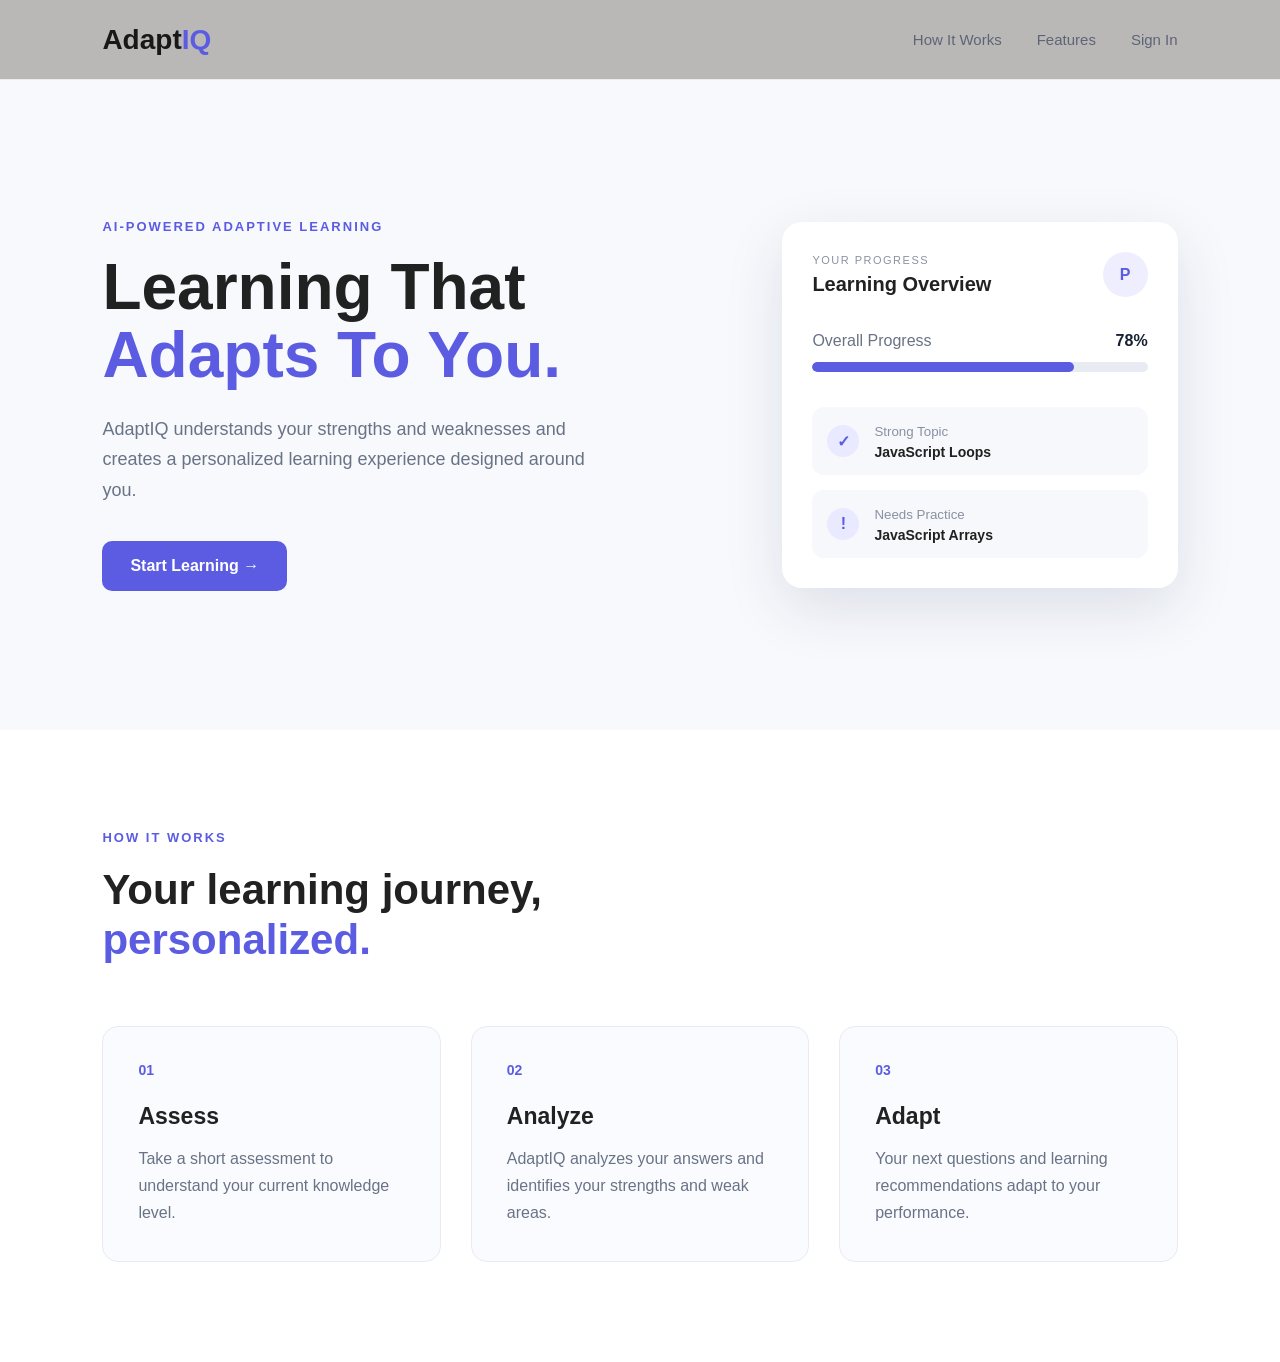
==== index.html @ b285105d "initail commit" ====
<!DOCTYPE html>
<html lang="en">

<head>
    <meta charset="UTF-8">
    <meta name="viewport" content="width=device-width, initial-scale=1.0">

    <title>AdaptIQ - AI-Powered Adaptive Learning</title>

    <link rel="stylesheet" href="style.css">
</head>

<body>

    <!-- ================= NAVBAR ================= -->

    <header class="navbar">

        <div class="logo">
            Adapt<span>IQ</span>
        </div>

        <nav>
            <a href="#how-it-works">How It Works</a>
            <a href="#features">Features</a>
            <a href="#">Sign In</a>
        </nav>

    </header>


    <main>

        <!-- ================= HERO ================= -->

        <section class="hero">

            <div class="hero-content">

                <p class="small-title">
                    AI-POWERED ADAPTIVE LEARNING
                </p>

                <h1>
                    Learning That
                    <span>Adapts To You.</span>
                </h1>

                <p class="hero-description">
                    AdaptIQ understands your strengths and weaknesses
                    and creates a personalized learning experience
                    designed around you.
                </p>

                <button
                    class="primary-btn"
                    id="start-learning-btn">
                    Start Learning →
                </button>

            </div>


            <!-- Dashboard Preview -->

            <div class="dashboard-card">

                <div class="card-header">

                    <div>
                        <p class="card-label">
                            YOUR PROGRESS
                        </p>

                        <h2>
                            Learning Overview
                        </h2>
                    </div>

                    <div class="profile-circle">
                        P
                    </div>

                </div>


                <div class="progress-section">

                    <div class="progress-info">
                        <span>Overall Progress</span>
                        <strong>78%</strong>
                    </div>

                    <div class="progress-bar">
                        <div class="progress-fill"></div>
                    </div>

                </div>


                <div class="topic-container">

                    <div class="topic">

                        <span>✓</span>

                        <div>
                            <small>Strong Topic</small>
                            <p>JavaScript Loops</p>
                        </div>

                    </div>


                    <div class="topic">

                        <span>!</span>

                        <div>
                            <small>Needs Practice</small>
                            <p>JavaScript Arrays</p>
                        </div>

                    </div>

                </div>

            </div>

        </section>


        <!-- ================= HOW IT WORKS ================= -->

        <section
            id="how-it-works"
            class="how-section">

            <div class="section-heading">

                <p class="small-title">
                    HOW IT WORKS
                </p>

                <h2>
                    Your learning journey,
                    <span>personalized.</span>
                </h2>

            </div>


            <div class="steps">

                <div class="step-card">

                    <div class="step-number">
                        01
                    </div>

                    <h3>Assess</h3>

                    <p>
                        Take a short assessment to understand
                        your current knowledge level.
                    </p>

                </div>


                <div class="step-card">

                    <div class="step-number">
                        02
                    </div>

                    <h3>Analyze</h3>

                    <p>
                        AdaptIQ analyzes your answers and
                        identifies your strengths and weak areas.
                    </p>

                </div>


                <div class="step-card">

                    <div class="step-number">
                        03
                    </div>

                    <h3>Adapt</h3>

                    <p>
                        Your next questions and learning
                        recommendations adapt to your performance.
                    </p>

                </div>

            </div>

        </section>


        <!-- ================= PROFILE ================= -->

        <section
            id="profile-section"
            class="profile-section hidden">

            <div class="profile-container">

                <div class="profile-heading">

                    <p class="small-title">
                        LET'S GET STARTED
                    </p>

                    <h2>
                        Tell us about yourself
                    </h2>

                    <p>
                        We'll use your information to personalize
                        your learning experience.
                    </p>

                </div>


                <form id="profile-form">

                    <div class="form-group">

                        <label for="student-name">
                            Your Name
                        </label>

                        <input
                            type="text"
                            id="student-name"
                            placeholder="Enter your name"
                            required
                        >

                    </div>


                    <div class="form-group">

                        <label for="subject">
                            Choose a Subject
                        </label>

                        <select
                            id="subject"
                            required>

                            <option value="">
                                Select a subject
                            </option>

                            <option value="javascript">
                                JavaScript
                            </option>

                            <option value="python">
                                Python
                            </option>

                            <option value="java">
                                Java
                            </option>

                            <option value="html-css">
                                HTML & CSS
                            </option>

                        </select>

                    </div>


                    <div class="form-group">

                        <label for="goal">
                            Your Learning Goal
                        </label>

                        <select
                            id="goal"
                            required>

                            <option value="">
                                Select your goal
                            </option>

                            <option value="beginner">
                                Build strong basics
                            </option>

                            <option value="intermediate">
                                Improve my skills
                            </option>

                            <option value="advanced">
                                Prepare for advanced topics
                            </option>

                        </select>

                    </div>


                    <button
                        type="submit"
                        class="primary-btn">

                        Start Assessment →

                    </button>

                </form>

            </div>

        </section>


        <!-- ================= ASSESSMENT ================= -->

        <section
            id="assessment-section"
            class="assessment-section hidden">

            <div class="assessment-container">

                <div class="assessment-header">

                    <div>

                        <p class="small-title">
                            INITIAL ASSESSMENT
                        </p>

                        <h2>
                            Let's understand what you know.
                        </h2>

                    </div>


                    <div class="question-counter">

                        Question
                        <span id="question-number">1</span>
                        of
                        <span id="total-questions">5</span>

                    </div>

                </div>


                <div class="assessment-progress">

                    <div id="assessment-progress-fill"></div>

                </div>


                <div class="question-card">

                    <p
                        class="question-topic"
                        id="question-topic">
                        JavaScript
                    </p>


                    <h3 id="question-text">
                        Question will appear here
                    </h3>


                    <div id="options-container"></div>


                    <button
                        type="button"
                        id="next-question-btn"
                        class="primary-btn">

                        Next Question →

                    </button>

                </div>

            </div>

        </section>


        <!-- ================= RESULTS ================= -->

        <section
            id="results-section"
            class="results-section hidden">

            <div class="results-container">

                <div class="results-header">

                    <p class="small-title">
                        ASSESSMENT COMPLETE
                    </p>

                    <h2>
                        Your Learning Analysis
                    </h2>

                    <p>
                        We've analyzed your answers to understand
                        your strengths and areas for improvement.
                    </p>

                </div>


                <!-- Score -->

                <div class="score-card">

                    <div class="score-circle">

                        <span id="score-value">
                            0
                        </span>

                        <small>%</small>

                    </div>


                    <div>

                        <h3>
                            Your Score
                        </h3>

                        <p id="score-text">
                            0 out of 5 correct
                        </p>

                    </div>

                </div>


                <!-- Strong / Weak Topics -->

                <div class="topic-results">

                    <div class="result-card">

                        <h3>
                            💪 Strong Topics
                        </h3>

                        <div id="strong-topics">
                        </div>

                    </div>


                    <div class="result-card">

                        <h3>
                            📚 Topics to Improve
                        </h3>

                        <div id="weak-topics">
                        </div>

                    </div>

                </div>


                <!-- Personalized Recommendation -->

                <div class="recommendation-card">

                    <p class="small-title">
                        PERSONALIZED RECOMMENDATION
                    </p>


                    <h3 id="recommendation-title">
                        Your learning path is ready.
                    </h3>


                    <p id="recommendation-text">
                        We'll create a learning path based on
                        your performance.
                    </p>


                    <div class="recommendation-details">


                        <div class="recommendation-item">

                            <span class="recommendation-icon">
                                🎯
                            </span>

                            <div>

                                <h4>
                                    Focus Areas
                                </h4>

                                <p id="focus-area-text">
                                    Your weaker topics will
                                    receive more practice.
                                </p>

                            </div>

                        </div>


                        <div class="recommendation-item">

                            <span class="recommendation-icon">
                                📈
                            </span>

                            <div>

                                <h4>
                                    Learning Strategy
                                </h4>

                                <p id="learning-strategy-text">
                                    Practice concepts step by
                                    step before moving to
                                    harder questions.
                                </p>

                            </div>

                        </div>


                        <div class="recommendation-item">

                            <span class="recommendation-icon">
                                🚀
                            </span>

                            <div>

                                <h4>
                                    Next Step
                                </h4>

                                <p id="next-step-text">
                                    Continue learning with
                                    personalized questions.
                                </p>

                            </div>

                        </div>

                    </div>


                    <!-- Recommended Topics -->

                    <div class="recommended-topics">

                        <h4>
                            Recommended Topics
                        </h4>

                        <div id="recommended-topics"></div>

                    </div>


                    <button
                        type="button"
                        class="primary-btn"
                        id="continue-learning-btn">

                        Continue Learning →

                    </button>

                </div>

            </div>

        </section>


        <!-- ================= PERSONALIZED LEARNING ================= -->

        <section
            id="learning-section"
            class="learning-section hidden">

            <div class="learning-container">


                <div class="learning-header">

                    <p class="small-title">
                        PERSONALIZED PRACTICE
                    </p>

                    <h2>
                        Let's improve your skills.
                    </h2>

                    <p>
                        We've selected questions based on
                        your assessment results.
                    </p>

                </div>


                <!-- Learning Information -->

                <div class="learning-info">


                    <div class="learning-info-card">

                        <span>🎯</span>

                        <div>

                            <h3>
                                Focus Area
                            </h3>

                            <p id="learning-focus">
                                Your weak topics
                            </p>

                        </div>

                    </div>


                    <div class="learning-info-card">

                        <span>📊</span>

                        <div>

                            <h3>
                                Practice Progress
                            </h3>

                            <p>

                                Question

                                <span id="learning-question-number">
                                    1
                                </span>

                                of

                                <span id="learning-total-questions">
                                    5
                                </span>

                            </p>

                        </div>

                    </div>

                </div>


                <!-- Learning Progress -->

                <div class="learning-progress">

                    <div id="learning-progress-fill"></div>

                </div>


                <!-- Learning Question -->

                <div class="learning-question-card">

                    <p
                        class="question-topic"
                        id="learning-question-topic">

                        Arrays

                    </p>


                    <h3 id="learning-question-text">
                        Question will appear here
                    </h3>


                    <div
                        id="learning-options-container">
                    </div>


                    <button
                        type="button"
                        id="learning-next-btn"
                        class="primary-btn">

                        Next Question →

                    </button>

                </div>

            </div>

        </section>

    </main>


    <script src="script.js"></script>

</body>

</html>
---- style.css ----
* {
    margin: 0;
    padding: 0;
    box-sizing: border-box;
}

body {
    font-family: Arial, sans-serif;
    background: #f7f9fc;
    
color: #172033;
    color: rgba(0, 0, 0, .87);
}


/* =========================
   NAVBAR
========================= */

.navbar {
    height: 80px;

    display: flex;
    align-items: center;
    justify-content: space-between;

    padding: 0 8%;

    background: rgba(26, 15, 05, .28);
    border-bottom: 1px solid #e8ebf0;
}

.logo {
    font-size: 28px;
    font-weight: 700;
}

.logo span {
    color: #5b5ce2;
}

nav {
    display: flex;
    gap: 35px;
}

nav a {
    text-decoration: none;
    color: #5d6575;
    font-size: 15px;
}

nav a:hover {
    color: #5b5ce2;
}


/* =========================
   HERO
========================= */

.hero {
    min-height: 650px;

    display: flex;
    align-items: center;
    justify-content: space-between;

    gap: 80px;

    padding: 80px 8%;
}

.hero-content {
    max-width: 600px;
}

.small-title {
    color: #5b5ce2;

    font-size: 13px;
    font-weight: 700;

    letter-spacing: 2px;

    margin-bottom: 20px;
}

.hero h1 {
    font-size: 64px;
    line-height: 1.05;

    margin-bottom: 25px;
}

.hero h1 span {
    color: #5b5ce2;
}

.hero-description {
    font-size: 18px;
    line-height: 1.7;

    color: #697386;

    margin-bottom: 35px;

    max-width: 520px;
}


/* =========================
   BUTTON
========================= */

.primary-btn {
    border: none;

    padding: 16px 28px;

    border-radius: 10px;

    background: #5b5ce2;
    color: white;

    font-size: 16px;
    font-weight: 600;

    cursor: pointer;
}

.primary-btn:hover {
    background: #4647c7;
}


/* =========================
   DASHBOARD CARD
========================= */

.dashboard-card {
    width: 430px;

    background: white;

    border-radius: 20px;

    padding: 30px;

    box-shadow: 0 20px 60px rgba(30, 40, 80, 0.12);
}

.card-header {
    display: flex;
    align-items: center;
    justify-content: space-between;

    margin-bottom: 35px;
}

.card-label {
    font-size: 11px;

    letter-spacing: 1.5px;

    color: #8991a2;

    margin-bottom: 7px;
}

.card-header h2 {
    font-size: 20px;
}

.profile-circle {
    width: 45px;
    height: 45px;

    display: flex;
    align-items: center;
    justify-content: center;

    border-radius: 50%;

    background: #eeeefe;
    color: #5b5ce2;

    font-weight: 700;
}


/* =========================
   PROGRESS
========================= */

.progress-section {
    margin-bottom: 35px;
}

.progress-info {
    display: flex;
    justify-content: space-between;

    margin-bottom: 12px;

    color: #697386;
}

.progress-info strong {
    color: #172033;
}

.progress-bar {
    width: 100%;
    height: 10px;

    background: #e9ebf2;

    border-radius: 10px;

    overflow: hidden;
}

.progress-fill {
    width: 78%;
    height: 100%;

    background: #5b5ce2;

    border-radius: 10px;
}


/* =========================
   TOPICS
========================= */

.topic-container {
    display: flex;
    flex-direction: column;

    gap: 15px;
}

.topic {
    display: flex;
    align-items: center;

    gap: 15px;

    padding: 15px;

    background: #f7f8fb;

    border-radius: 12px;
}

.topic > span {
    width: 32px;
    height: 32px;

    display: flex;
    align-items: center;
    justify-content: center;

    border-radius: 50%;

    background: #e9e9ff;
    color: #5b5ce2;

    font-weight: 700;
}

.topic small {
    color: #8991a2;
}

.topic p {
    margin-top: 4px;

    font-size: 14px;
    font-weight: 600;
}


/* =========================
   HOW IT WORKS
========================= */

.how-section {
    padding: 100px 8%;

    background: white;
}

.section-heading {
    max-width: 650px;

    margin-bottom: 60px;
}

.section-heading h2 {
    font-size: 42px;
    line-height: 1.2;
}

.section-heading h2 span {
    color: #5b5ce2;
}


/* =========================
   STEPS
========================= */

.steps {
    display: grid;

    grid-template-columns: repeat(3, 1fr);

    gap: 30px;
}

.step-card {
    padding: 35px;

    border: 1px solid #e8ebf0;

    border-radius: 16px;

    background: #fafbfe;
}

.step-number {
    color: #5b5ce2;

    font-size: 14px;
    font-weight: 700;

    margin-bottom: 25px;
}

.step-card h3 {
    font-size: 23px;

    margin-bottom: 15px;
}

.step-card p {
    color: #697386;

    line-height: 1.7;
}


/* =========================
   RESPONSIVE
========================= */

@media (max-width: 900px) {

    .hero {
        flex-direction: column;

        text-align: center;
    }

    .hero-description {
        margin-left: auto;
        margin-right: auto;
    }

    .steps {
        grid-template-columns: 1fr;
    }

    nav {
        display: none;
    }
}


@media (max-width: 500px) {

    .hero {
        padding: 50px 5%;
    }

    .hero h1 {
        font-size: 45px;
    }

    .dashboard-card {
        width: 100%;
    }

}
/* =========================
   PROFILE SECTION
========================= */

.profile-section {
    min-height: 650px;

    display: flex;
    align-items: center;
    justify-content: center;

    padding: 80px 8%;

    background: #f7f9fc;
}

.profile-container {
    width: 100%;
    max-width: 600px;

    background: white;

    padding: 45px;

    border-radius: 20px;

    box-shadow: 0 20px 60px rgba(30, 40, 80, 0.10);
}

.profile-heading {
    margin-bottom: 35px;
}

.profile-heading h2 {
    font-size: 38px;

    margin-bottom: 12px;
}

.profile-heading > p:last-child {
    color: #697386;

    line-height: 1.6;
}


/* Form */

.form-group {
    display: flex;
    flex-direction: column;

    margin-bottom: 22px;
}

.form-group label {
    font-size: 14px;

    font-weight: 600;

    margin-bottom: 8px;
}

.form-group input,
.form-group select {

    width: 100%;

    padding: 14px 16px;

    border: 1px solid #dfe3eb;

    border-radius: 10px;

    font-size: 15px;

    outline: none;

    background: white;
}

.form-group input:focus,
.form-group select:focus {

    border-color: #5b5ce2;

    box-shadow: 0 0 0 3px rgba(91, 92, 226, 0.10);
}


/* Hidden class */

.hidden {
    display: none;
}
/* =========================
   ASSESSMENT
========================= */

.assessment-section {

    min-height: 700px;

    padding: 80px 8%;

    background: #f7f9fc;
}

.assessment-container {

    max-width: 850px;

    margin: auto;
}


/* Header */

.assessment-header {

    display: flex;

    align-items: flex-end;

    justify-content: space-between;

    gap: 30px;

    margin-bottom: 25px;
}

.assessment-header h2 {

    font-size: 38px;

    line-height: 1.2;
}

.question-counter {

    padding: 12px 18px;

    background: white;

    border-radius: 10px;

    color: #697386;

    font-size: 14px;

    white-space: nowrap;
}

.question-counter span {

    color: #172033;

    font-weight: 700;
}


/* Progress */

.assessment-progress {

    width: 100%;

    height: 8px;

    background: #e4e7ef;

    border-radius: 10px;

    overflow: hidden;

    margin-bottom: 35px;
}

#assessment-progress-fill {

    width: 20%;

    height: 100%;

    background: #5b5ce2;

    transition: width 0.3s ease;
}


/* Question Card */

.question-card {

    background: white;

    padding: 45px;

    border-radius: 20px;

    box-shadow: 0 15px 50px rgba(30, 40, 80, 0.08);
}

.question-topic {

    display: inline-block;

    padding: 7px 12px;

    background: #eeeeff;

    color: #5b5ce2;

    border-radius: 20px;

    font-size: 12px;

    font-weight: 700;

    margin-bottom: 20px;
}

.question-card h3 {

    font-size: 25px;

    line-height: 1.5;

    margin-bottom: 30px;
}


/* Options */

#options-container {

    display: flex;

    flex-direction: column;

    gap: 12px;

    margin-bottom: 30px;
}

.option {

    width: 100%;

    padding: 17px 20px;

    border: 1px solid #dfe3eb;

    border-radius: 12px;

    background: white;

    text-align: left;

    font-size: 15px;

    cursor: pointer;

    transition: 0.2s;
}

.option:hover {

    border-color: #5b5ce2;

    background: #f8f8ff;
}

.option.selected {

    border-color: #5b5ce2;

    background: #eeeeff;

    color: #4b4ccf;

    font-weight: 600;
}


/* Mobile */

@media (max-width: 600px) {

    .assessment-header {

        flex-direction: column;

        align-items: flex-start;
    }

    .question-card {

        padding: 25px;
    }

}

.results-section {
    padding: 100px 20px;
    background: #f8fafc;
}

.results-container {
    max-width: 900px;
    margin: 0 auto;
}

.results-header {
    text-align: center;
    margin-bottom: 40px;
}

.results-header h2 {
    font-size: 42px;
    margin: 10px 0;
}

.results-header p {
    color: #64748b;
}

.score-card {
    background: white;
    padding: 30px;
    border-radius: 20px;
    display: flex;
    align-items: center;
    justify-content: center;
    gap: 25px;
    margin-bottom: 30px;
    box-shadow: 0 10px 30px rgba(0, 0, 0, 0.06);
}

.score-circle {
    width: 120px;
    height: 120px;
    border-radius: 50%;
    background: #eef2ff;
    display: flex;
    align-items: center;
    justify-content: center;
    font-size: 35px;
    font-weight: bold;
}

.score-circle small {
    font-size: 18px;
}

.score-card h3 {
    margin-bottom: 5px;
}

.score-card p {
    color: #64748b;
}

.topic-results {
    display: grid;
    grid-template-columns: 1fr 1fr;
    gap: 25px;
    margin-bottom: 30px;
}

.result-card {
    background: white;
    padding: 30px;
    border-radius: 20px;
    box-shadow: 0 10px 30px rgba(0, 0, 0, 0.06);
}

.result-card h3 {
    margin-bottom: 20px;
}

.topic-item {
    padding: 12px 15px;
    margin-bottom: 10px;
    background: #f8fafc;
    border-radius: 10px;
}

.recommendation-card {
    background: white;
    padding: 35px;
    border-radius: 20px;
    box-shadow: 0 10px 30px rgba(0, 0, 0, 0.06);
}

.recommendation-card h3 {
    margin: 10px 0;
}

.recommendation-card p {
    color: #64748b;
    line-height: 1.6;
}

@media (max-width: 700px) {

    .topic-results {
        grid-template-columns: 1fr;
    }

    .results-header h2 {
        font-size: 32px;
    }

    .score-card {
        flex-direction: column;
        text-align: center;
    }
}

.learning-section {
    padding: 100px 20px;
    background: #f8fafc;
}

.learning-container {
    max-width: 900px;
    margin: 0 auto;
}

.learning-header {
    text-align: center;
    margin-bottom: 45px;
}

.learning-header h2 {
    font-size: 42px;
    margin: 10px 0;
}

.learning-header p {
    color: #64748b;
    line-height: 1.6;
}

.learning-summary {
    display: grid;
    grid-template-columns: 1fr 1fr;
    gap: 25px;
    margin-bottom: 40px;
}

.learning-card {
    background: white;
    padding: 30px;
    border-radius: 20px;
    display: flex;
    gap: 20px;
    align-items: flex-start;
    box-shadow: 0 10px 30px rgba(0, 0, 0, 0.06);
}

.learning-icon {
    font-size: 30px;
}

.learning-card h3 {
    margin: 0 0 10px;
}

.learning-card p {
    color: #64748b;
    line-height: 1.5;
}

.learning-topics {
    background: white;
    padding: 30px;
    border-radius: 20px;
    margin-bottom: 30px;
}

.learning-topics h3 {
    margin-bottom: 20px;
}

.learning-topic {
    padding: 18px;
    margin-bottom: 12px;
    border-radius: 12px;
    background: #f8fafc;
    display: flex;
    justify-content: space-between;
    align-items: center;
}

.learning-topic span {
    color: #64748b;
    font-size: 14px;
}

@media (max-width: 700px) {

    .learning-summary {
        grid-template-columns: 1fr;
    }

    .learning-header h2 {
        font-size: 32px;
    }

    .learning-topic {
        flex-direction: column;
        align-items: flex-start;
        gap: 5px;
    }
}
/* =========================
   LEARNING SECTION
========================= */

.learning-section {
    padding: 100px 20px;
    background: #f8fafc;
    min-height: 100vh;
}

.learning-container {
    max-width: 900px;
    margin: 0 auto;
}


/* Header */

.learning-header {
    text-align: center;
    margin-bottom: 40px;
}

.learning-header h2 {
    font-size: 42px;
    margin: 10px 0;
}

.learning-header p {
    color: #64748b;
}


/* Learning Info */

.learning-info {
    display: grid;
    grid-template-columns: 1fr 1fr;
    gap: 20px;
    margin-bottom: 25px;
}

.learning-info-card {
    background: white;
    padding: 20px;
    border-radius: 16px;

    display: flex;
    align-items: center;
    gap: 15px;

    box-shadow:
        0 10px 30px rgba(0, 0, 0, 0.05);
}

.learning-info-card > span {
    font-size: 28px;
}

.learning-info-card h3 {
    margin: 0 0 5px;
}

.learning-info-card p {
    margin: 0;
    color: #64748b;
}


/* Progress */

.learning-progress {
    width: 100%;
    height: 8px;

    background: #e2e8f0;

    border-radius: 10px;

    overflow: hidden;

    margin-bottom: 30px;
}

#learning-progress-fill {
    width: 0%;
    height: 100%;

    background: #4f46e5;

    transition: width 0.3s ease;
}


/* Question Card */

.learning-question-card {
    background: white;

    padding: 40px;

    border-radius: 20px;

    box-shadow:
        0 10px 30px rgba(0, 0, 0, 0.06);
}

.learning-question-card h3 {
    font-size: 26px;
    margin: 15px 0 25px;
}


/* Options */

#learning-options-container {
    display: grid;
    gap: 12px;
    margin-bottom: 25px;
}

.learning-option {
    width: 100%;

    padding: 16px 18px;

    background: white;

    border: 1px solid #e2e8f0;

    border-radius: 12px;

    text-align: left;

    font-size: 16px;

    cursor: pointer;

    transition: 0.2s;
}

.learning-option:hover {
    border-color: #4f46e5;
    background: #f8faff;
}

.learning-option.selected {
    border-color: #4f46e5;
    background: #eef2ff;
}


/* Mobile */

@media (max-width: 700px) {

    .learning-info {
        grid-template-columns: 1fr;
    }

    .learning-header h2 {
        font-size: 32px;
    }

    .learning-question-card {
        padding: 25px;
    }

}
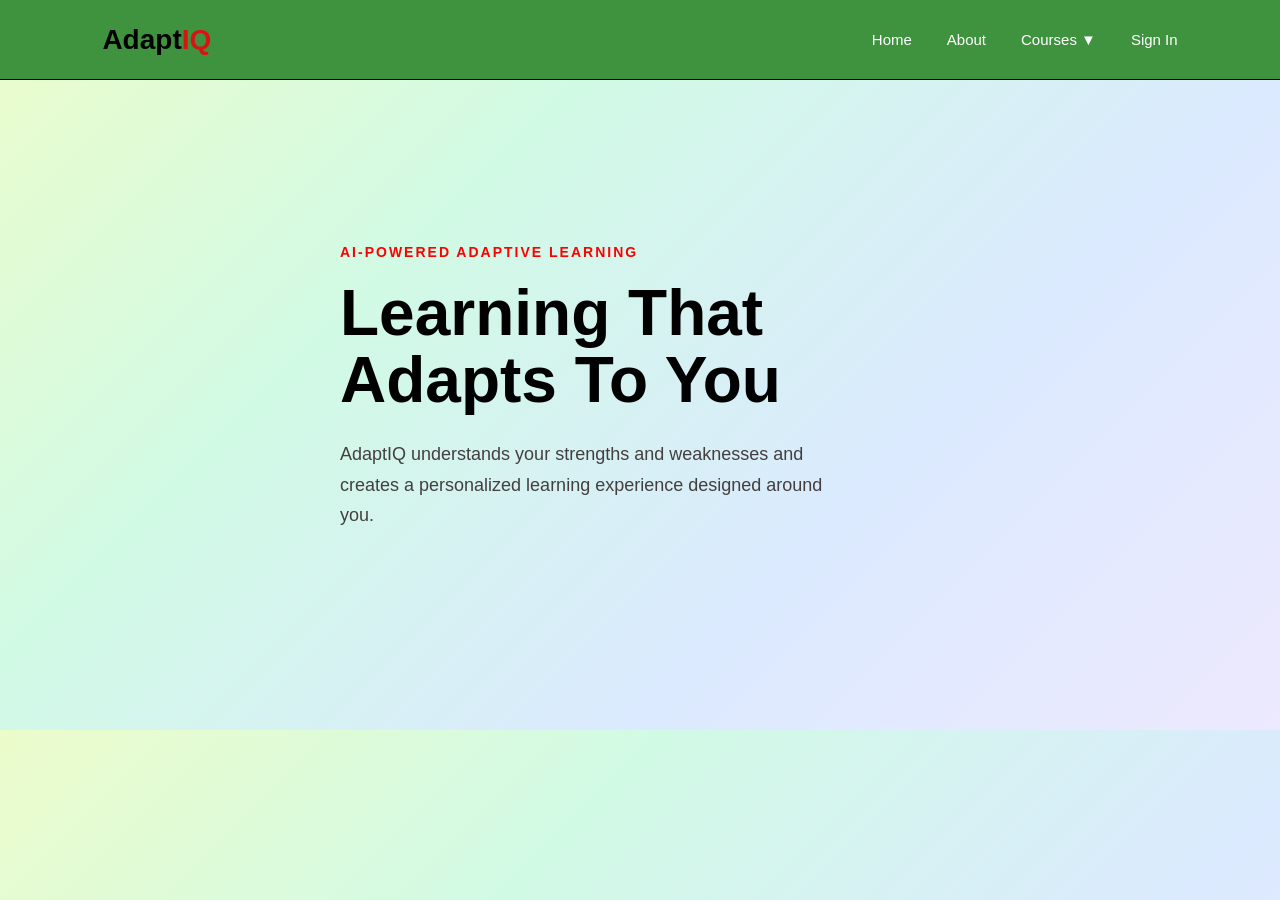
==== commit b568cd86: "Complete AdaptIQ project" ====
--- a/index.html
+++ b/index.html
@@ -7,7 +7,7 @@
 
     <title>AdaptIQ - AI-Powered Adaptive Learning</title>
 
-    <link rel="stylesheet" href="style.css">
+    <link rel="stylesheet" href="./style.css">
 </head>
 
 <body>
@@ -16,18 +16,34 @@
 
     <header class="navbar">
 
-        <div class="logo">
-            Adapt<span>IQ</span>
+    <div class="logo">
+        Adapt<span>IQ</span>
+    </div>
+
+    <nav>
+
+        <a href="index.html">Home</a>
+         <a href="about.html">About</a>
+
+        <div class="dropdown">
+
+            <a href="">Courses ▼</a>
+
+            <div class="dropdown-menu">
+                <a href="javascript.html">javaScript Basics</a>
+                <a href="html.html">HTML</a>
+                <a href="css.html">CSS</a>
+            </div>
+
         </div>
+        
 
-        <nav>
-            <a href="#how-it-works">How It Works</a>
-            <a href="#features">Features</a>
-            <a href="#">Sign In</a>
-        </nav>
+        <a href="signin.html">Sign In</a>
 
-    </header>
 
+    </nav>
+
+</header>
 
     <main>
 
@@ -41,9 +57,9 @@
                     AI-POWERED ADAPTIVE LEARNING
                 </p>
 
-                <h1>
-                    Learning That
-                    <span>Adapts To You.</span>
+                <h1 >
+                     Learning That
+                    <span>Adapts To You</span>
                 </h1>
 
                 <p class="hero-description">
@@ -52,696 +68,8 @@
                     designed around you.
                 </p>
 
-                <button
-                    class="primary-btn"
-                    id="start-learning-btn">
-                    Start Learning →
-                </button>
-
             </div>
-
-
-            <!-- Dashboard Preview -->
-
-            <div class="dashboard-card">
-
-                <div class="card-header">
-
-                    <div>
-                        <p class="card-label">
-                            YOUR PROGRESS
-                        </p>
-
-                        <h2>
-                            Learning Overview
-                        </h2>
-                    </div>
-
-                    <div class="profile-circle">
-                        P
-                    </div>
-
-                </div>
-
-
-                <div class="progress-section">
-
-                    <div class="progress-info">
-                        <span>Overall Progress</span>
-                        <strong>78%</strong>
-                    </div>
-
-                    <div class="progress-bar">
-                        <div class="progress-fill"></div>
-                    </div>
-
-                </div>
-
-
-                <div class="topic-container">
-
-                    <div class="topic">
-
-                        <span>✓</span>
-
-                        <div>
-                            <small>Strong Topic</small>
-                            <p>JavaScript Loops</p>
-                        </div>
-
-                    </div>
-
-
-                    <div class="topic">
-
-                        <span>!</span>
-
-                        <div>
-                            <small>Needs Practice</small>
-                            <p>JavaScript Arrays</p>
-                        </div>
-
-                    </div>
-
-                </div>
-
-            </div>
-
-        </section>
-
-
-        <!-- ================= HOW IT WORKS ================= -->
-
-        <section
-            id="how-it-works"
-            class="how-section">
-
-            <div class="section-heading">
-
-                <p class="small-title">
-                    HOW IT WORKS
-                </p>
-
-                <h2>
-                    Your learning journey,
-                    <span>personalized.</span>
-                </h2>
-
-            </div>
-
-
-            <div class="steps">
-
-                <div class="step-card">
-
-                    <div class="step-number">
-                        01
-                    </div>
-
-                    <h3>Assess</h3>
-
-                    <p>
-                        Take a short assessment to understand
-                        your current knowledge level.
-                    </p>
-
-                </div>
-
-
-                <div class="step-card">
-
-                    <div class="step-number">
-                        02
-                    </div>
-
-                    <h3>Analyze</h3>
-
-                    <p>
-                        AdaptIQ analyzes your answers and
-                        identifies your strengths and weak areas.
-                    </p>
-
-                </div>
-
-
-                <div class="step-card">
-
-                    <div class="step-number">
-                        03
-                    </div>
-
-                    <h3>Adapt</h3>
-
-                    <p>
-                        Your next questions and learning
-                        recommendations adapt to your performance.
-                    </p>
-
-                </div>
-
-            </div>
-
-        </section>
-
-
-        <!-- ================= PROFILE ================= -->
-
-        <section
-            id="profile-section"
-            class="profile-section hidden">
-
-            <div class="profile-container">
-
-                <div class="profile-heading">
-
-                    <p class="small-title">
-                        LET'S GET STARTED
-                    </p>
-
-                    <h2>
-                        Tell us about yourself
-                    </h2>
-
-                    <p>
-                        We'll use your information to personalize
-                        your learning experience.
-                    </p>
-
-                </div>
-
-
-                <form id="profile-form">
-
-                    <div class="form-group">
-
-                        <label for="student-name">
-                            Your Name
-                        </label>
-
-                        <input
-                            type="text"
-                            id="student-name"
-                            placeholder="Enter your name"
-                            required
-                        >
-
-                    </div>
-
-
-                    <div class="form-group">
-
-                        <label for="subject">
-                            Choose a Subject
-                        </label>
-
-                        <select
-                            id="subject"
-                            required>
-
-                            <option value="">
-                                Select a subject
-                            </option>
-
-                            <option value="javascript">
-                                JavaScript
-                            </option>
-
-                            <option value="python">
-                                Python
-                            </option>
-
-                            <option value="java">
-                                Java
-                            </option>
-
-                            <option value="html-css">
-                                HTML & CSS
-                            </option>
-
-                        </select>
-
-                    </div>
-
-
-                    <div class="form-group">
-
-                        <label for="goal">
-                            Your Learning Goal
-                        </label>
-
-                        <select
-                            id="goal"
-                            required>
-
-                            <option value="">
-                                Select your goal
-                            </option>
-
-                            <option value="beginner">
-                                Build strong basics
-                            </option>
-
-                            <option value="intermediate">
-                                Improve my skills
-                            </option>
-
-                            <option value="advanced">
-                                Prepare for advanced topics
-                            </option>
-
-                        </select>
-
-                    </div>
-
-
-                    <button
-                        type="submit"
-                        class="primary-btn">
-
-                        Start Assessment →
-
-                    </button>
-
-                </form>
-
-            </div>
-
-        </section>
-
-
-        <!-- ================= ASSESSMENT ================= -->
-
-        <section
-            id="assessment-section"
-            class="assessment-section hidden">
-
-            <div class="assessment-container">
-
-                <div class="assessment-header">
-
-                    <div>
-
-                        <p class="small-title">
-                            INITIAL ASSESSMENT
-                        </p>
-
-                        <h2>
-                            Let's understand what you know.
-                        </h2>
-
-                    </div>
-
-
-                    <div class="question-counter">
-
-                        Question
-                        <span id="question-number">1</span>
-                        of
-                        <span id="total-questions">5</span>
-
-                    </div>
-
-                </div>
-
-
-                <div class="assessment-progress">
-
-                    <div id="assessment-progress-fill"></div>
-
-                </div>
-
-
-                <div class="question-card">
-
-                    <p
-                        class="question-topic"
-                        id="question-topic">
-                        JavaScript
-                    </p>
-
-
-                    <h3 id="question-text">
-                        Question will appear here
-                    </h3>
-
-
-                    <div id="options-container"></div>
-
-
-                    <button
-                        type="button"
-                        id="next-question-btn"
-                        class="primary-btn">
-
-                        Next Question →
-
-                    </button>
-
-                </div>
-
-            </div>
-
-        </section>
-
-
-        <!-- ================= RESULTS ================= -->
-
-        <section
-            id="results-section"
-            class="results-section hidden">
-
-            <div class="results-container">
-
-                <div class="results-header">
-
-                    <p class="small-title">
-                        ASSESSMENT COMPLETE
-                    </p>
-
-                    <h2>
-                        Your Learning Analysis
-                    </h2>
-
-                    <p>
-                        We've analyzed your answers to understand
-                        your strengths and areas for improvement.
-                    </p>
-
-                </div>
-
-
-                <!-- Score -->
-
-                <div class="score-card">
-
-                    <div class="score-circle">
-
-                        <span id="score-value">
-                            0
-                        </span>
-
-                        <small>%</small>
-
-                    </div>
-
-
-                    <div>
-
-                        <h3>
-                            Your Score
-                        </h3>
-
-                        <p id="score-text">
-                            0 out of 5 correct
-                        </p>
-
-                    </div>
-
-                </div>
-
-
-                <!-- Strong / Weak Topics -->
-
-                <div class="topic-results">
-
-                    <div class="result-card">
-
-                        <h3>
-                            💪 Strong Topics
-                        </h3>
-
-                        <div id="strong-topics">
-                        </div>
-
-                    </div>
-
-
-                    <div class="result-card">
-
-                        <h3>
-                            📚 Topics to Improve
-                        </h3>
-
-                        <div id="weak-topics">
-                        </div>
-
-                    </div>
-
-                </div>
-
-
-                <!-- Personalized Recommendation -->
-
-                <div class="recommendation-card">
-
-                    <p class="small-title">
-                        PERSONALIZED RECOMMENDATION
-                    </p>
-
-
-                    <h3 id="recommendation-title">
-                        Your learning path is ready.
-                    </h3>
-
-
-                    <p id="recommendation-text">
-                        We'll create a learning path based on
-                        your performance.
-                    </p>
-
-
-                    <div class="recommendation-details">
-
-
-                        <div class="recommendation-item">
-
-                            <span class="recommendation-icon">
-                                🎯
-                            </span>
-
-                            <div>
-
-                                <h4>
-                                    Focus Areas
-                                </h4>
-
-                                <p id="focus-area-text">
-                                    Your weaker topics will
-                                    receive more practice.
-                                </p>
-
-                            </div>
-
-                        </div>
-
-
-                        <div class="recommendation-item">
-
-                            <span class="recommendation-icon">
-                                📈
-                            </span>
-
-                            <div>
-
-                                <h4>
-                                    Learning Strategy
-                                </h4>
-
-                                <p id="learning-strategy-text">
-                                    Practice concepts step by
-                                    step before moving to
-                                    harder questions.
-                                </p>
-
-                            </div>
-
-                        </div>
-
-
-                        <div class="recommendation-item">
-
-                            <span class="recommendation-icon">
-                                🚀
-                            </span>
-
-                            <div>
-
-                                <h4>
-                                    Next Step
-                                </h4>
-
-                                <p id="next-step-text">
-                                    Continue learning with
-                                    personalized questions.
-                                </p>
-
-                            </div>
-
-                        </div>
-
-                    </div>
-
-
-                    <!-- Recommended Topics -->
-
-                    <div class="recommended-topics">
-
-                        <h4>
-                            Recommended Topics
-                        </h4>
-
-                        <div id="recommended-topics"></div>
-
-                    </div>
-
-
-                    <button
-                        type="button"
-                        class="primary-btn"
-                        id="continue-learning-btn">
-
-                        Continue Learning →
-
-                    </button>
-
-                </div>
-
-            </div>
-
-        </section>
-
-
-        <!-- ================= PERSONALIZED LEARNING ================= -->
-
-        <section
-            id="learning-section"
-            class="learning-section hidden">
-
-            <div class="learning-container">
-
-
-                <div class="learning-header">
-
-                    <p class="small-title">
-                        PERSONALIZED PRACTICE
-                    </p>
-
-                    <h2>
-                        Let's improve your skills.
-                    </h2>
-
-                    <p>
-                        We've selected questions based on
-                        your assessment results.
-                    </p>
-
-                </div>
-
-
-                <!-- Learning Information -->
-
-                <div class="learning-info">
-
-
-                    <div class="learning-info-card">
-
-                        <span>🎯</span>
-
-                        <div>
-
-                            <h3>
-                                Focus Area
-                            </h3>
-
-                            <p id="learning-focus">
-                                Your weak topics
-                            </p>
-
-                        </div>
-
-                    </div>
-
-
-                    <div class="learning-info-card">
-
-                        <span>📊</span>
-
-                        <div>
-
-                            <h3>
-                                Practice Progress
-                            </h3>
-
-                            <p>
-
-                                Question
-
-                                <span id="learning-question-number">
-                                    1
-                                </span>
-
-                                of
-
-                                <span id="learning-total-questions">
-                                    5
-                                </span>
-
-                            </p>
-
-                        </div>
-
-                    </div>
-
-                </div>
-
-
-                <!-- Learning Progress -->
-
-                <div class="learning-progress">
-
-                    <div id="learning-progress-fill"></div>
-
-                </div>
-
-
-                <!-- Learning Question -->
-
-                <div class="learning-question-card">
-
-                    <p
-                        class="question-topic"
-                        id="learning-question-topic">
-
-                        Arrays
-
-                    </p>
-
-
-                    <h3 id="learning-question-text">
-                        Question will appear here
-                    </h3>
-
-
-                    <div
-                        id="learning-options-container">
-                    </div>
-
-
-                    <button
-                        type="button"
-                        id="learning-next-btn"
-                        class="primary-btn">
-
-                        Next Question →
-
-                    </button>
-
-                </div>
-
-            </div>
-
-        </section>
-
+            </section>
     </main>
 
 
--- a/style.css
+++ b/style.css
@@ -6,13 +6,15 @@
 
 body {
     font-family: Arial, sans-serif;
-    background: #f7f9fc;
-    
-color: #172033;
-    color: rgba(0, 0, 0, .87);
-}
-
-
+
+    background: linear-gradient(
+        135deg,
+        #ecfccb,
+        #d1fae5,
+        #dbeafe,
+        #ede9fe
+    );
+}
 /* =========================
    NAVBAR
 ========================= */
@@ -26,9 +28,34 @@
 
     padding: 0 8%;
 
-    background: rgba(26, 15, 05, .28);
-    border-bottom: 1px solid #e8ebf0;
-}
+    background: rgb(63, 147, 63);
+    border-bottom: 1px solid black;
+}
+.dropdown {
+    position: relative;
+}
+.dropdown-menu{
+    display: none;
+    position: absolute;
+    top: 100%;
+    left: 0px;
+    background-color: white;
+    width: 160px;
+     box-shadow: 0 4px 10px rgba(0, 0, 0, 0.1);
+    z-index: 1000;
+}
+.dropdown-menu a {
+    display: block;
+    color: black;
+    padding: 12px;
+}
+.dropdown:hover .dropdown-menu {
+    display: block;
+}
+.dropdown-menu a:hover {
+    background-color: #ddd;
+}
+
 
 .logo {
     font-size: 28px;
@@ -36,7 +63,7 @@
 }
 
 .logo span {
-    color: #5b5ce2;
+    color: rgb(217, 18, 18);
 }
 
 nav {
@@ -46,12 +73,12 @@
 
 nav a {
     text-decoration: none;
-    color: #5d6575;
+    color: white;
     font-size: 15px;
 }
 
 nav a:hover {
-    color: #5b5ce2;
+    color: red;
 }
 
 
@@ -64,7 +91,7 @@
 
     display: flex;
     align-items: center;
-    justify-content: space-between;
+    justify-content: center;
 
     gap: 80px;
 
@@ -76,9 +103,9 @@
 }
 
 .small-title {
-    color: #5b5ce2;
-
-    font-size: 13px;
+    color: red;
+
+    font-size: 20px;
     font-weight: 700;
 
     letter-spacing: 2px;
@@ -89,225 +116,294 @@
 .hero h1 {
     font-size: 64px;
     line-height: 1.05;
-
+    color: black;
     margin-bottom: 25px;
 }
 
 .hero h1 span {
-    color: #5b5ce2;
+    color: black;
 }
 
 .hero-description {
     font-size: 18px;
     line-height: 1.7;
 
-    color: #697386;
+    color: rgb(68, 63, 63);
 
     margin-bottom: 35px;
 
     max-width: 520px;
 }
 
+/* //how works */
+.how-section {
+    min-height: 500px;
+    padding: 80px 8%;
+    background: linear-gradient(
+    135deg,
+    #ecfccb,
+    #d1fae5,
+    #dbeafe,
+    #ede9fe
+);
+    display: flex;
+    flex-direction: column;
+    justify-content: center;
+}
+
+/* Section heading */
+
+.section-heading {
+    max-width: 800px;
+    margin: 0 auto 50px;
+    text-align: center;
+}
+
+/* Small title */
+
+.small-title {
+    font-size: 14px;
+    font-weight: 700;
+    letter-spacing: 2px;
+    color: red;
+    
+}
+h3 {
+    color: black;
+}
+
+/* Main heading */
+
+.section-heading h2 {
+    font-size: 42px;
+    line-height: 1.2;
+    color: #111827;
+    margin: 0;
+    font-weight: 700;
+}
+
+
+/* Highlighted text */
+
+.section-heading h2 span {
+    color: black
+}
+
+/* ================= ASSESSMENT PAGE ================= */
+
+.assessment-container {
+    width: 90%;
+    max-width: 950px;
+    margin: 60px auto;
+}
+
+.assessment-card {
+    background:white;
+    padding: 45px;
+    border-radius: 16px;
+    box-shadow: 0 8px 25px rgba(0, 0, 0, 0.10);
+    border: 1px solid #e2e8f0;
+}
+
+/* Main Heading */
+
+.assessment-card h1 {
+    text-align: center;
+    font-size: 36px;
+    color: red;
+    margin-bottom: 15px;
+}
+
+/* Description */
+
+.assessment-card .intro {
+    max-width: 700px;
+    margin: 0 auto 35px;
+    text-align: center;
+    color: rgb(23, 21, 21);
+    font-size: 16px;
+    line-height: 1.7;
+}
+
+/* Test Details Heading */
+
+.assessment-card h2 {
+    font-size: 22px;
+    color: #1e293b;
+    margin-bottom: 20px;
+}
+
+/* Test Details Grid */
+
+.test-details {
+    display: grid;
+    grid-template-columns: repeat(3, 1fr);
+    gap: 18px;
+}
+
+/* Individual Detail Box */
+
+.test-details div {
+    padding: 20px;
+    background-color: #f8fafc;
+    border: 1px solid #e2e8f0;
+    border-radius: 10px;
+    transition: 0.3s;
+}
+
+/* Hover Effect */
+
+.test-details div:hover {
+    transform: translateY(-3px);
+    border-color: #93c5fd;
+    box-shadow: 0 5px 12px rgba(0, 0, 0, 0.08);
+}
+
+/* Small Label */
+
+.test-details span {
+    display: block;
+    margin-bottom: 8px;
+    color: #64748b;
+    font-size: 14px;
+}
+
+/* Value */
+
+.test-details strong {
+    color: #1e293b;
+    font-size: 17px;
+}
+
+/* Start Assessment Button */
+
+.start-assessment-btn {
+    display: block;
+    width: fit-content;
+
+    margin: 35px auto 0;
+    padding: 14px 35px;
+
+    background-color: #2563eb;
+    color: white;
+
+    text-decoration: none;
+
+    font-size: 17px;
+    font-weight: bold;
+
+    border-radius: 8px;
+
+    transition: 0.3s;
+}
+
+/* Button Hover */
+
+.start-assessment-btn:hover {
+    background-color: #1d4ed8;
+    transform: translateY(-3px);
+
+    box-shadow: 0 6px 15px rgba(37, 99, 235, 0.3);
+}
+
+
+/* ================= MOBILE ================= */
+
+@media (max-width: 768px) {
+
+    .assessment-container {
+        width: 94%;
+        margin: 35px auto;
+    }
+
+    .assessment-card {
+        padding: 25px;
+    }
+
+    .assessment-card h1 {
+        font-size: 28px;
+    }
+
+    .test-details {
+        grid-template-columns: 1fr;
+    }
+}
 
 /* =========================
-   BUTTON
+   COURSES
 ========================= */
-
-.primary-btn {
-    border: none;
-
-    padding: 16px 28px;
-
-    border-radius: 10px;
-
-    background: #5b5ce2;
-    color: white;
-
-    font-size: 16px;
-    font-weight: 600;
-
-    cursor: pointer;
-}
-
-.primary-btn:hover {
-    background: #4647c7;
-}
-
-
-/* =========================
-   DASHBOARD CARD
-========================= */
-
-.dashboard-card {
-    width: 430px;
-
+  .courses-section {
+    width: 90%;
+    max-width: 1100px;
+    margin: 60px auto;
+    text-align: center;
+}
+
+.courses-section h1 {
+    font-size: 38px;
+    margin-bottom: 10px;
+}
+
+.courses-section > p {
+    color: #666;
+    margin-bottom: 40px;
+}
+
+.course-grid {
+    display: grid;
+    grid-template-columns: repeat(3, 1fr);
+    gap: 25px;
+}
+
+.course-card {
     background: white;
-
-    border-radius: 20px;
-
     padding: 30px;
-
-    box-shadow: 0 20px 60px rgba(30, 40, 80, 0.12);
-}
-
-.card-header {
-    display: flex;
-    align-items: center;
-    justify-content: space-between;
-
-    margin-bottom: 35px;
-}
-
-.card-label {
-    font-size: 11px;
-
-    letter-spacing: 1.5px;
-
-    color: #8991a2;
-
-    margin-bottom: 7px;
-}
-
-.card-header h2 {
-    font-size: 20px;
-}
-
-.profile-circle {
-    width: 45px;
-    height: 45px;
-
+    border-radius: 15px;
+    box-shadow: 0 5px 20px rgba(0,0,0,0.1);
+}
+
+.course-icon {
+    margin: 0 auto 20px;
+    width: 70px;
+    height: 70px;
+    border-radius: 50%;
+    background: #e0ecff;
     display: flex;
     align-items: center;
     justify-content: center;
-
-    border-radius: 50%;
-
-    background: #eeeefe;
-    color: #5b5ce2;
-
-    font-weight: 700;
-}
-
-
-/* =========================
-   PROGRESS
-========================= */
-
-.progress-section {
-    margin-bottom: 35px;
-}
-
-.progress-info {
-    display: flex;
-    justify-content: space-between;
-
-    margin-bottom: 12px;
-
-    color: #697386;
-}
-
-.progress-info strong {
-    color: #172033;
-}
-
-.progress-bar {
-    width: 100%;
-    height: 10px;
-
-    background: #e9ebf2;
-
-    border-radius: 10px;
-
-    overflow: hidden;
-}
-
-.progress-fill {
-    width: 78%;
-    height: 100%;
-
-    background: #5b5ce2;
-
-    border-radius: 10px;
-}
-
-
-/* =========================
-   TOPICS
-========================= */
-
-.topic-container {
-    display: flex;
-    flex-direction: column;
-
-    gap: 15px;
-}
-
-.topic {
-    display: flex;
-    align-items: center;
-
-    gap: 15px;
-
-    padding: 15px;
-
-    background: #f7f8fb;
-
-    border-radius: 12px;
-}
-
-.topic > span {
-    width: 32px;
-    height: 32px;
-
-    display: flex;
-    align-items: center;
-    justify-content: center;
-
-    border-radius: 50%;
-
-    background: #e9e9ff;
-    color: #5b5ce2;
-
-    font-weight: 700;
-}
-
-.topic small {
-    color: #8991a2;
-}
-
-.topic p {
-    margin-top: 4px;
-
-    font-size: 14px;
-    font-weight: 600;
-}
-
-
-/* =========================
-   HOW IT WORKS
-========================= */
-
-.how-section {
-    padding: 100px 8%;
-
-    background: white;
-}
-
-.section-heading {
-    max-width: 650px;
-
-    margin-bottom: 60px;
-}
-
-.section-heading h2 {
-    font-size: 42px;
-    line-height: 1.2;
-}
-
-.section-heading h2 span {
-    color: #5b5ce2;
-}
-
+    font-weight: bold;
+    color: #2563eb;
+}
+
+.course-card h2 {
+    margin-bottom: 15px;
+}
+
+.course-card p {
+    line-height: 1.6;
+    margin-bottom: 25px;
+}
+
+.btn {
+    display: inline-block;
+    padding: 12px 22px;
+    background: #2563eb;
+    color: white;
+    text-decoration: none;
+    border-radius: 7px;
+}
+
+.btn:hover {
+    background: #1d4ed8;
+}
+
+@media (max-width: 768px) {
+
+    .course-grid {
+        grid-template-columns: 1fr;
+    }
+
+}
 
 /* =========================
    STEPS
@@ -316,23 +412,23 @@
 .steps {
     display: grid;
 
-    grid-template-columns: repeat(3, 1fr);
-
-    gap: 30px;
+    grid-template-columns: repeat(4, 3fr);
+
+    gap: 50px;
 }
 
 .step-card {
-    padding: 35px;
+    padding: 20px;
 
     border: 1px solid #e8ebf0;
 
-    border-radius: 16px;
-
-    background: #fafbfe;
+    border-radius: 20px;
+
+    background: white;
 }
 
 .step-number {
-    color: #5b5ce2;
+    color: black;
 
     font-size: 14px;
     font-weight: 700;
@@ -340,16 +436,643 @@
     margin-bottom: 25px;
 }
 
-.step-card h3 {
-    font-size: 23px;
+.step-card p {
+    color: rgb(68, 63, 63);
+
+    line-height: 1.7;
+}
+
+
+/* ================= TEST CONTAINER ================= */
+
+.test-container {
+    width: 90%;
+    max-width: 1100px;
+    margin: 40px auto;
+    padding-bottom: 50px;
+}
+
+
+/* ================= TEST HEADER ================= */
+
+.test-top {
+    background: white;
+
+    padding: 25px;
+
+    border-radius: 12px;
+
+    margin-bottom: 25px;
+
+    display: flex;
+
+    justify-content: space-between;
+
+    align-items: center;
+
+    box-shadow: 0 5px 15px rgba(0, 0, 0, 0.08);
+}
+
+
+/* Heading */
+
+.test-top h1 {
+    color: red;
+    margin-bottom: 8px;
+}
+
+.test-top p {
+    color: #64748b;
+    font-size: 15px;
+}
+
+
+/* ================= TEST INFORMATION ================= */
+
+.test-info {
+    display: flex;
+    gap: 12px;
+}
+
+.test-info div {
+    background: #eff6ff;
+
+    padding: 12px 18px;
+
+    border-radius: 8px;
+
+    text-align: center;
+}
+
+.test-info span {
+    display: block;
+
+    color: #64748b;
+
+    font-size: 13px;
+
+    margin-bottom: 5px;
+}
+
+
+/* FIXED */
+
+.test-info strong {
+    color: #2563eb;
+    font-size: 18px;
+}
+
+
+/* ================= TIMER ================= */
+
+.test-info .timer-box {
+    background: #fff7ed;
+}
+
+.timer-box strong {
+    color: #ea580c;
+}
+
+
+/* ================= QUESTION CARD ================= */
+
+.question-card {
+    background: white;
+
+    padding: 25px;
+
+    margin-bottom: 20px;
+
+    border-radius: 12px;
+
+    border: 1px solid #e2e8f0;
+
+    box-shadow: 0 3px 10px rgba(0, 0, 0, 0.05);
+}
+
+
+/* Question */
+
+.question-card h3 {
+    margin-bottom: 18px;
+
+    color: #1e293b;
+
+    font-size: 18px;
+
+    line-height: 1.5;
+}
+
+
+/* Answer options */
+
+.question-card label {
+    display: block;
+
+    padding: 12px;
+
+    margin: 8px 0;
+
+    background: #f8fafc;
+
+    border-radius: 7px;
+
+    cursor: pointer;
+
+    transition: 0.2s;
+}
+
+
+/* Hover */
+
+.question-card label:hover {
+    background: #eff6ff;
+}
+
+
+/* Radio button */
+
+.question-card input {
+    margin-right: 10px;
+    cursor: pointer;
+}
+
+
+/* ================= SUBMIT BUTTON ================= */
+
+.submit-test-btn {
+    display: block;
+
+    margin: 30px auto;
+
+    padding: 14px 35px;
+
+    border: none;
+
+    border-radius: 8px;
+
+    background: #2563eb;
+
+    color: white;
+
+    font-size: 17px;
+
+    font-weight: bold;
+
+    cursor: pointer;
+
+    transition: 0.2s;
+}
+
+.submit-test-btn:hover {
+    background: #1d4ed8;
+}
+
+
+/* ================= RESULT BOX ================= */
+
+.result-box {
+    display: none;
+
+    background: white;
+
+    padding: 35px;
+
+    text-align: center;
+
+    border-radius: 12px;
+
+    box-shadow: 0 5px 15px rgba(0, 0, 0, 0.08);
+
+    margin-top: 30px;
+}
+
+.result-box h2 {
+    color: red;
 
     margin-bottom: 15px;
 }
 
-.step-card p {
-    color: #697386;
+.result-box p {
+    font-size: 18px;
+
+    margin-bottom: 15px;
+
+    color: #475569;
+}
+
+.result-box strong {
+    color: #2563eb;
+
+    font-size: 24px;
+}
+
+
+/* ================= BACK BUTTON ================= */
+
+.back-btn {
+    display: inline-block;
+
+    margin-top: 15px;
+
+    padding: 12px 25px;
+
+    background: #2563eb;
+
+    color: white;
+
+    text-decoration: none;
+
+    border-radius: 7px;
+}
+
+.back-btn:hover {
+    background: #1d4ed8;
+}
+
+
+/* ================= MOBILE ================= */
+
+@media (max-width: 768px) {
+
+    .navbar {
+        padding: 15px 20px;
+
+        flex-direction: column;
+
+        gap: 15px;
+    }
+
+    .navbar nav {
+        gap: 12px;
+
+        flex-wrap: wrap;
+
+        justify-content: center;
+    }
+
+    .test-container {
+        width: 94%;
+    }
+
+    .test-top {
+        flex-direction: column;
+
+        gap: 20px;
+
+        text-align: center;
+    }
+
+    .test-info {
+        flex-wrap: wrap;
+
+        justify-content: center;
+    }
+
+    .question-card {
+        padding: 20px;
+    }
+
+}
+
+/* ================= TEST ANALYSIS ================= */
+
+.score-summary {
+    text-align: center;
+    margin: 25px 0;
+}
+
+.score-summary p {
+    margin: 8px 0;
+}
+
+.score-summary strong {
+    font-size: 32px;
+    color: #2563eb;
+}
+
+
+/* ================= ANALYSIS ================= */
+
+.analysis {
+    display: grid;
+    grid-template-columns: repeat(3, 1fr);
+    gap: 20px;
+    margin-top: 30px;
+}
+
+.analysis-card {
+    padding: 22px;
+    border-radius: 10px;
+    text-align: left;
+}
+
+.analysis-card h3 {
+    margin-bottom: 15px;
+}
+
+.analysis-card ul {
+    padding-left: 20px;
+}
+
+.analysis-card li {
+    margin-bottom: 10px;
+}
+
+
+/* Strong */
+
+.strong-card {
+    background: #ecfdf5;
+    border: 1px solid #a7f3d0;
+}
+
+.strong-card h3 {
+    color: #047857;
+}
+
+
+/* Weak */
+
+.weak-card {
+    background: #fff7ed;
+    border: 1px solid #fed7aa;
+}
+
+.weak-card h3 {
+    color: #c2410c;
+}
+
+
+/* Improve */
+
+.improve-card {
+    background: #eff6ff;
+    border: 1px solid #bfdbfe;
+}
+
+.improve-card h3 {
+    color: #1d4ed8;
+}
+
+
+/* ================= RECOMMENDATION ================= */
+
+.recommendation {
+    margin-top: 25px;
+    padding: 22px;
+    background: #f8fafc;
+    border-radius: 10px;
+    border-left: 5px solid #2563eb;
+}
+
+.recommendation h3 {
+    margin-bottom: 10px;
+    color: #1e293b;
+}
+
+.recommendation p {
+    color: #475569;
+    line-height: 1.6;
+}
+
+
+/* ================= MOBILE ================= */
+
+@media (max-width: 768px) {
+
+    .analysis {
+        grid-template-columns: 1fr;
+    }
+
+}
+
+
+/* =========================
+   RESULT CONTAINER
+========================= */
+
+.result-container {
+
+    width: 90%;
+
+    max-width: 1000px;
+
+    margin: 50px auto;
+
+    text-align: center;
+}
+
+
+.result-container h1 {
+
+    font-size: 38px;
+
+    color: #1e3a8a;
+
+    margin-bottom: 10px;
+}
+
+
+.subtitle {
+
+    color: #666;
+
+    margin-bottom: 30px;
+
+    font-size: 17px;
+}
+
+
+/* =========================
+   SCORE CARD
+========================= */
+
+.score-card {
+
+    background: white;
+
+    padding: 35px;
+
+    border-radius: 15px;
+
+    box-shadow: 0 5px 20px rgba(0, 0, 0, 0.08);
+
+    margin-bottom: 25px;
+}
+
+
+.score-card h2 {
+
+    color: #333;
+
+    margin-bottom: 15px;
+}
+
+
+.score {
+
+    font-size: 55px;
+
+    font-weight: bold;
+
+    color: #2563eb;
+
+    margin-bottom: 10px;
+}
+
+
+.total {
+
+    font-size: 32px;
+
+    color: #777;
+}
+
+
+.score-card p {
+
+    font-size: 18px;
+
+    color: #333;
+
+    margin-top: 10px;
+}
+
+
+/* =========================
+   CONCEPT CONTAINER
+========================= */
+
+.concept-container {
+
+    display: grid;
+
+    grid-template-columns: 1fr 1fr;
+
+    gap: 25px;
+
+    margin-bottom: 25px;
+}
+
+
+.concept-card {
+
+    background: white;
+
+    padding: 30px;
+
+    border-radius: 15px;
+
+    text-align: left;
+
+    box-shadow: 0 5px 20px rgba(0, 0, 0, 0.08);
+}
+
+
+.concept-card h2 {
+
+    margin-bottom: 20px;
+
+    font-size: 22px;
+}
+
+
+.concept-card ul {
+
+    list-style: none;
+}
+
+
+.concept-card li {
+
+    padding: 10px 0;
+
+    font-size: 17px;
+
+    border-bottom: 1px solid #eee;
+}
+
+
+.strong h2 {
+
+    color: #16a34a;
+}
+
+
+.weak h2 {
+
+    color: #dc2626;
+}
+
+
+/* =========================
+   PERSONALIZED FEEDBACK
+========================= */
+
+.personalized-card {
+
+    background: white;
+
+    padding: 30px;
+
+    border-radius: 15px;
+
+    box-shadow: 0 5px 20px rgba(0, 0, 0, 0.08);
+
+    margin-bottom: 30px;
+}
+
+
+.personalized-card h2 {
+
+    color: #1e3a8a;
+
+    margin-bottom: 15px;
+}
+
+
+.personalized-card p {
+
+    color: #555;
+
+    font-size: 17px;
 
     line-height: 1.7;
+}
+
+
+/* =========================
+   CONTINUE LEARNING BUTTON
+========================= */
+
+.continue-btn {
+
+    border: none;
+
+    background: #2563eb;
+
+    color: white;
+
+    padding: 15px 35px;
+
+    border-radius: 8px;
+
+    font-size: 17px;
+
+    font-weight: bold;
+
+    cursor: pointer;
+
+    transition: 0.3s;
+}
+
+
+.continue-btn:hover {
+
+    background: #1d4ed8;
+
+    transform: translateY(-2px);
 }
 
 
@@ -357,727 +1080,375 @@
    RESPONSIVE
 ========================= */
 
-@media (max-width: 900px) {
-
-    .hero {
+@media (max-width: 700px) {
+
+    .navbar {
+
+        padding: 18px 25px;
+
         flex-direction: column;
 
-        text-align: center;
-    }
-
-    .hero-description {
-        margin-left: auto;
-        margin-right: auto;
-    }
-
-    .steps {
+        gap: 15px;
+    }
+
+
+    nav {
+
+        gap: 15px;
+
+        flex-wrap: wrap;
+
+        justify-content: center;
+    }
+
+
+    .concept-container {
+
         grid-template-columns: 1fr;
     }
 
-    nav {
-        display: none;
-    }
-}
-
-
-@media (max-width: 500px) {
-
-    .hero {
-        padding: 50px 5%;
-    }
-
-    .hero h1 {
-        font-size: 45px;
-    }
-
-    .dashboard-card {
-        width: 100%;
-    }
-
-}
-/* =========================
-   PROFILE SECTION
-========================= */
-
-.profile-section {
-    min-height: 650px;
-
-    display: flex;
-    align-items: center;
-    justify-content: center;
-
-    padding: 80px 8%;
-
-    background: #f7f9fc;
-}
-
-.profile-container {
-    width: 100%;
-    max-width: 600px;
-
-    background: white;
-
-    padding: 45px;
-
-    border-radius: 20px;
-
-    box-shadow: 0 20px 60px rgba(30, 40, 80, 0.10);
-}
-
-.profile-heading {
-    margin-bottom: 35px;
-}
-
-.profile-heading h2 {
-    font-size: 38px;
-
-    margin-bottom: 12px;
-}
-
-.profile-heading > p:last-child {
-    color: #697386;
-
-    line-height: 1.6;
-}
-
-
-/* Form */
-
-.form-group {
-    display: flex;
-    flex-direction: column;
-
-    margin-bottom: 22px;
-}
-
-.form-group label {
-    font-size: 14px;
-
-    font-weight: 600;
-
-    margin-bottom: 8px;
-}
-
-.form-group input,
-.form-group select {
-
-    width: 100%;
-
-    padding: 14px 16px;
-
-    border: 1px solid #dfe3eb;
-
-    border-radius: 10px;
-
-    font-size: 15px;
-
-    outline: none;
-
-    background: white;
-}
-
-.form-group input:focus,
-.form-group select:focus {
-
-    border-color: #5b5ce2;
-
-    box-shadow: 0 0 0 3px rgba(91, 92, 226, 0.10);
-}
-
-
-/* Hidden class */
-
-.hidden {
-    display: none;
-}
-/* =========================
-   ASSESSMENT
-========================= */
-
-.assessment-section {
-
-    min-height: 700px;
-
-    padding: 80px 8%;
-
-    background: #f7f9fc;
-}
-
-.assessment-container {
-
-    max-width: 850px;
-
-    margin: auto;
-}
-
-
-/* Header */
-
-.assessment-header {
-
-    display: flex;
-
-    align-items: flex-end;
-
-    justify-content: space-between;
-
-    gap: 30px;
-
-    margin-bottom: 25px;
-}
-
-.assessment-header h2 {
-
-    font-size: 38px;
-
-    line-height: 1.2;
-}
-
-.question-counter {
-
-    padding: 12px 18px;
-
-    background: white;
-
-    border-radius: 10px;
-
-    color: #697386;
-
-    font-size: 14px;
-
-    white-space: nowrap;
-}
-
-.question-counter span {
-
-    color: #172033;
-
-    font-weight: 700;
-}
-
-
-/* Progress */
-
-.assessment-progress {
-
-    width: 100%;
-
-    height: 8px;
-
-    background: #e4e7ef;
-
-    border-radius: 10px;
-
-    overflow: hidden;
-
-    margin-bottom: 35px;
-}
-
-#assessment-progress-fill {
-
-    width: 20%;
-
-    height: 100%;
-
-    background: #5b5ce2;
-
-    transition: width 0.3s ease;
-}
-
-
-/* Question Card */
-
-.question-card {
-
-    background: white;
-
-    padding: 45px;
-
-    border-radius: 20px;
-
-    box-shadow: 0 15px 50px rgba(30, 40, 80, 0.08);
-}
-
-.question-topic {
-
-    display: inline-block;
-
-    padding: 7px 12px;
-
-    background: #eeeeff;
-
-    color: #5b5ce2;
-
-    border-radius: 20px;
-
-    font-size: 12px;
-
-    font-weight: 700;
-
-    margin-bottom: 20px;
-}
-
-.question-card h3 {
-
-    font-size: 25px;
-
-    line-height: 1.5;
-
-    margin-bottom: 30px;
-}
-
-
-/* Options */
-
-#options-container {
-
-    display: flex;
-
-    flex-direction: column;
-
-    gap: 12px;
-
-    margin-bottom: 30px;
-}
-
-.option {
-
-    width: 100%;
-
-    padding: 17px 20px;
-
-    border: 1px solid #dfe3eb;
-
-    border-radius: 12px;
-
-    background: white;
-
-    text-align: left;
-
-    font-size: 15px;
-
-    cursor: pointer;
-
-    transition: 0.2s;
-}
-
-.option:hover {
-
-    border-color: #5b5ce2;
-
-    background: #f8f8ff;
-}
-
-.option.selected {
-
-    border-color: #5b5ce2;
-
-    background: #eeeeff;
-
-    color: #4b4ccf;
-
-    font-weight: 600;
-}
-
-
-/* Mobile */
-
-@media (max-width: 600px) {
-
-    .assessment-header {
-
-        flex-direction: column;
-
-        align-items: flex-start;
-    }
-
-    .question-card {
-
-        padding: 25px;
-    }
-
-}
-
-.results-section {
-    padding: 100px 20px;
-    background: #f8fafc;
-}
-
-.results-container {
-    max-width: 900px;
-    margin: 0 auto;
-}
-
-.results-header {
+
+    .result-container h1 {
+
+        font-size: 30px;
+    }
+
+}
+
+/* =====================================================
+   PERSONALIZED LEARNING
+   ===================================================== */
+/* =====================================================
+   PERSONALIZED LEARNING
+   ===================================================== */
+
+.learning-container {
+    width: 90%;
+    max-width: 1000px;
+    margin: 50px auto;
+    padding-bottom: 60px;
+}
+
+
+/* PAGE HEADING */
+
+.learning-header {
     text-align: center;
     margin-bottom: 40px;
 }
 
-.results-header h2 {
-    font-size: 42px;
-    margin: 10px 0;
-}
-
-.results-header p {
-    color: #64748b;
-}
-
-.score-card {
+.learning-header h1 {
+    font-size: 36px;
+    font-weight: 700;
+    color: red;
+    margin-bottom: 12px;
+}
+
+.learning-header p {
+    font-size: 17px;
+    color: rgb(13, 12, 12);
+    line-height: 1.6;
+}
+
+
+/* PROGRESS */
+
+.learning-progress {
+    width: 100%;
+    max-width: 800px;
+    margin: 0 auto 35px auto;
+    color: #047857;
+}
+
+#progressText {
+    text-align: center;
+    font-size: 16px;
+    font-weight: 600;
+    color: black;
+    margin-bottom: 10px;
+}
+
+.progress-bar {
+    width: 100%;
+    height: 8px;
+    background: #e5e5e5;
+    border-radius: 10px;
+    overflow: hidden;
+}
+
+.progress-fill {
+    width: 0%;
+    height: 100%;
+    background: green;
+    transition: width 0.4s ease;
+}
+
+
+/* LEARNING CARD */
+
+.learning-card {
+    width: 100%;
     background: white;
-    padding: 30px;
-    border-radius: 20px;
-    display: flex;
-    align-items: center;
-    justify-content: center;
-    gap: 25px;
+    padding: 40px;
+    border-radius: 12px;
+    box-shadow: 0 6px 20px rgba(0, 0, 0, 0.08);
     margin-bottom: 30px;
-    box-shadow: 0 10px 30px rgba(0, 0, 0, 0.06);
-}
-
-.score-circle {
-    width: 120px;
-    height: 120px;
-    border-radius: 50%;
-    background: #eef2ff;
-    display: flex;
-    align-items: center;
-    justify-content: center;
-    font-size: 35px;
-    font-weight: bold;
-}
-
-.score-circle small {
-    font-size: 18px;
-}
-
-.score-card h3 {
-    margin-bottom: 5px;
-}
-
-.score-card p {
-    color: #64748b;
-}
-
-.topic-results {
-    display: grid;
-    grid-template-columns: 1fr 1fr;
-    gap: 25px;
+}
+
+
+/* TOPIC HEADING */
+
+.topic-title {
+    border-bottom: 1px solid black;
+    padding-bottom: 20px;
     margin-bottom: 30px;
 }
 
-.result-card {
-    background: white;
-    padding: 30px;
-    border-radius: 20px;
-    box-shadow: 0 10px 30px rgba(0, 0, 0, 0.06);
-}
-
-.result-card h3 {
-    margin-bottom: 20px;
-}
-
-.topic-item {
-    padding: 12px 15px;
+.topic-number {
+    font-size: 20px;
+    color:green ;
+    margin-bottom: 8px;
+}
+
+.topic-title h2 {
+    font-size: 30px;
+    color: red;
+    margin: 0;
+    font-weight: 700;
+}
+
+
+/* SECTIONS */
+
+.learning-section {
+    margin-bottom: 30px;
+}
+
+.learning-section h3 {
+    font-size: 21px;
+    color: #6226ac;
     margin-bottom: 10px;
-    background: #f8fafc;
-    border-radius: 10px;
-}
-
-.recommendation-card {
-    background: white;
-    padding: 35px;
-    border-radius: 20px;
-    box-shadow: 0 10px 30px rgba(0, 0, 0, 0.06);
-}
-
-.recommendation-card h3 {
-    margin: 10px 0;
-}
-
-.recommendation-card p {
-    color: #64748b;
+    font-weight: 600;
+}
+
+.learning-section p {
+    font-size: 16px;
+    color: #555;
+    line-height: 1.7;
+}
+
+
+/* CODE */
+
+.learning-section pre {
+    background: #f5f5f5;
+    border: 1px solid #ddd;
+    padding: 20px;
+    border-radius: 8px;
+    overflow-x: auto;
+    margin-top: 12px;
+}
+
+.learning-section code {
+    font-family: "Courier New", monospace;
+    font-size: 15px;
+    color: #222;
+    line-height: 1.7;
+}
+
+
+/* EXPLANATION */
+
+.example-explanation {
+    background: #f8f8f8;
+    border-left: 3px solid #4f46e5;
+    padding: 15px 18px;
+    border-radius: 5px;
+    margin-top: 12px !important;
+}
+
+
+/* COMMON MISTAKE */
+
+.mistake-section {
+    background: #fafafa;
+    border-left: 3px solid green;
+    padding: 20px;
+    border-radius: 5px;
+    margin-top: 30px;
+}
+
+.mistake-section h3 {
+    font-size: 20px;
+    color:lightsalmon;
+    margin-bottom: 8px;
+}
+
+.mistake-section p {
+    color: #555;
     line-height: 1.6;
 }
 
-@media (max-width: 700px) {
-
-    .topic-results {
-        grid-template-columns: 1fr;
-    }
-
-    .results-header h2 {
-        font-size: 32px;
-    }
-
-    .score-card {
-        flex-direction: column;
-        text-align: center;
-    }
-}
-
-.learning-section {
-    padding: 100px 20px;
-    background: #f8fafc;
-}
-
-.learning-container {
-    max-width: 900px;
-    margin: 0 auto;
-}
-
-.learning-header {
-    text-align: center;
-    margin-bottom: 45px;
-}
-
-.learning-header h2 {
-    font-size: 42px;
-    margin: 10px 0;
-}
-
-.learning-header p {
-    color: #64748b;
+
+/* KEY POINT */
+
+.remember-section {
+    background: #fafafa;
+    border-left: 3px solid green;
+    padding: 20px;
+    border-radius: 5px;
+    margin-top: 20px;
+}
+
+.remember-section h3 {
+    font-size: 20px;
+    color: lightsalmon;
+    margin-bottom: 8px;
+}
+
+.remember-section p {
+    color: #555;
     line-height: 1.6;
 }
 
-.learning-summary {
-    display: grid;
-    grid-template-columns: 1fr 1fr;
-    gap: 25px;
-    margin-bottom: 40px;
-}
-
-.learning-card {
-    background: white;
-    padding: 30px;
-    border-radius: 20px;
-    display: flex;
-    gap: 20px;
-    align-items: flex-start;
-    box-shadow: 0 10px 30px rgba(0, 0, 0, 0.06);
-}
-
-.learning-icon {
-    font-size: 30px;
-}
-
-.learning-card h3 {
-    margin: 0 0 10px;
-}
-
-.learning-card p {
-    color: #64748b;
-    line-height: 1.5;
-}
-
-.learning-topics {
-    background: white;
-    padding: 30px;
-    border-radius: 20px;
-    margin-bottom: 30px;
-}
-
-.learning-topics h3 {
-    margin-bottom: 20px;
-}
-
-.learning-topic {
-    padding: 18px;
-    margin-bottom: 12px;
-    border-radius: 12px;
-    background: #f8fafc;
+
+/* NAVIGATION */
+
+.learning-navigation {
     display: flex;
     justify-content: space-between;
     align-items: center;
-}
-
-.learning-topic span {
-    color: #64748b;
-    font-size: 14px;
-}
-
-@media (max-width: 700px) {
-
-    .learning-summary {
-        grid-template-columns: 1fr;
-    }
-
-    .learning-header h2 {
-        font-size: 32px;
-    }
-
-    .learning-topic {
+    margin-top: 25px;
+}
+
+.learning-btn {
+    padding: 12px 24px;
+    border: none;
+    border-radius: 6px;
+    font-size: 16px;
+    font-weight: 600;
+    cursor: pointer;
+    transition: 0.2s;
+}
+
+.primary-btn {
+    background: #4f46e5;
+    color: white;
+}
+
+.primary-btn:hover {
+    background: #4338ca;
+}
+
+.secondary-btn {
+    background: #4338ca;
+    color: white;
+}
+
+.secondary-btn:hover {
+    background:#4338ca ;
+}
+
+
+/* FINISH */
+
+.finish-section {
+    display: none;
+    background: white;
+    text-align: center;
+    padding: 50px 30px;
+    border-radius: 12px;
+    box-shadow: 0 6px 20px rgba(0, 0, 0, 0.08);
+}
+
+.finish-section h2 {
+    font-size: 30px;
+    color: #222;
+    margin-bottom: 15px;
+}
+
+.finish-section p {
+    font-size: 17px;
+    color: #555;
+    line-height: 1.6;
+}
+
+.finish-buttons {
+    display: flex;
+    justify-content: center;
+    gap: 15px;
+    margin-top: 25px;
+}
+
+
+/* MESSAGE */
+
+.message-card {
+    text-align: center;
+}
+
+.message-card h2 {
+    font-size: 28px;
+    color: #222;
+    margin-bottom: 15px;
+}
+
+.message-card p {
+    font-size: 17px;
+    color: #555;
+    line-height: 1.7;
+}
+
+
+/* MOBILE */
+
+@media (max-width: 768px) {
+
+    .learning-container {
+        width: 92%;
+        margin-top: 30px;
+    }
+
+    .learning-header h1 {
+        font-size: 28px;
+    }
+
+    .learning-header p {
+        font-size: 16px;
+    }
+
+    .learning-card {
+        padding: 25px;
+    }
+
+    .topic-title h2 {
+        font-size: 24px;
+    }
+
+    .learning-section h3 {
+        font-size: 19px;
+    }
+
+    .learning-section p {
+        font-size: 15px;
+    }
+
+    .learning-section pre {
+        padding: 15px;
+    }
+
+    .learning-section code {
+        font-size: 13px;
+    }
+
+    .learning-btn {
+        padding: 11px 17px;
+        font-size: 14px;
+    }
+
+    .finish-buttons {
         flex-direction: column;
-        align-items: flex-start;
-        gap: 5px;
-    }
-}
-/* =========================
-   LEARNING SECTION
-========================= */
-
-.learning-section {
-    padding: 100px 20px;
-    background: #f8fafc;
-    min-height: 100vh;
-}
-
-.learning-container {
-    max-width: 900px;
-    margin: 0 auto;
-}
-
-
-/* Header */
-
-.learning-header {
-    text-align: center;
-    margin-bottom: 40px;
-}
-
-.learning-header h2 {
-    font-size: 42px;
-    margin: 10px 0;
-}
-
-.learning-header p {
-    color: #64748b;
-}
-
-
-/* Learning Info */
-
-.learning-info {
-    display: grid;
-    grid-template-columns: 1fr 1fr;
-    gap: 20px;
-    margin-bottom: 25px;
-}
-
-.learning-info-card {
-    background: white;
-    padding: 20px;
-    border-radius: 16px;
-
-    display: flex;
-    align-items: center;
-    gap: 15px;
-
-    box-shadow:
-        0 10px 30px rgba(0, 0, 0, 0.05);
-}
-
-.learning-info-card > span {
-    font-size: 28px;
-}
-
-.learning-info-card h3 {
-    margin: 0 0 5px;
-}
-
-.learning-info-card p {
-    margin: 0;
-    color: #64748b;
-}
-
-
-/* Progress */
-
-.learning-progress {
-    width: 100%;
-    height: 8px;
-
-    background: #e2e8f0;
-
-    border-radius: 10px;
-
-    overflow: hidden;
-
-    margin-bottom: 30px;
-}
-
-#learning-progress-fill {
-    width: 0%;
-    height: 100%;
-
-    background: #4f46e5;
-
-    transition: width 0.3s ease;
-}
-
-
-/* Question Card */
-
-.learning-question-card {
-    background: white;
-
-    padding: 40px;
-
-    border-radius: 20px;
-
-    box-shadow:
-        0 10px 30px rgba(0, 0, 0, 0.06);
-}
-
-.learning-question-card h3 {
-    font-size: 26px;
-    margin: 15px 0 25px;
-}
-
-
-/* Options */
-
-#learning-options-container {
-    display: grid;
-    gap: 12px;
-    margin-bottom: 25px;
-}
-
-.learning-option {
-    width: 100%;
-
-    padding: 16px 18px;
-
-    background: white;
-
-    border: 1px solid #e2e8f0;
-
-    border-radius: 12px;
-
-    text-align: left;
-
-    font-size: 16px;
-
-    cursor: pointer;
-
-    transition: 0.2s;
-}
-
-.learning-option:hover {
-    border-color: #4f46e5;
-    background: #f8faff;
-}
-
-.learning-option.selected {
-    border-color: #4f46e5;
-    background: #eef2ff;
-}
-
-
-/* Mobile */
-
-@media (max-width: 700px) {
-
-    .learning-info {
-        grid-template-columns: 1fr;
-    }
-
-    .learning-header h2 {
-        font-size: 32px;
-    }
-
-    .learning-question-card {
-        padding: 25px;
+        align-items: center;
     }
 
 }
